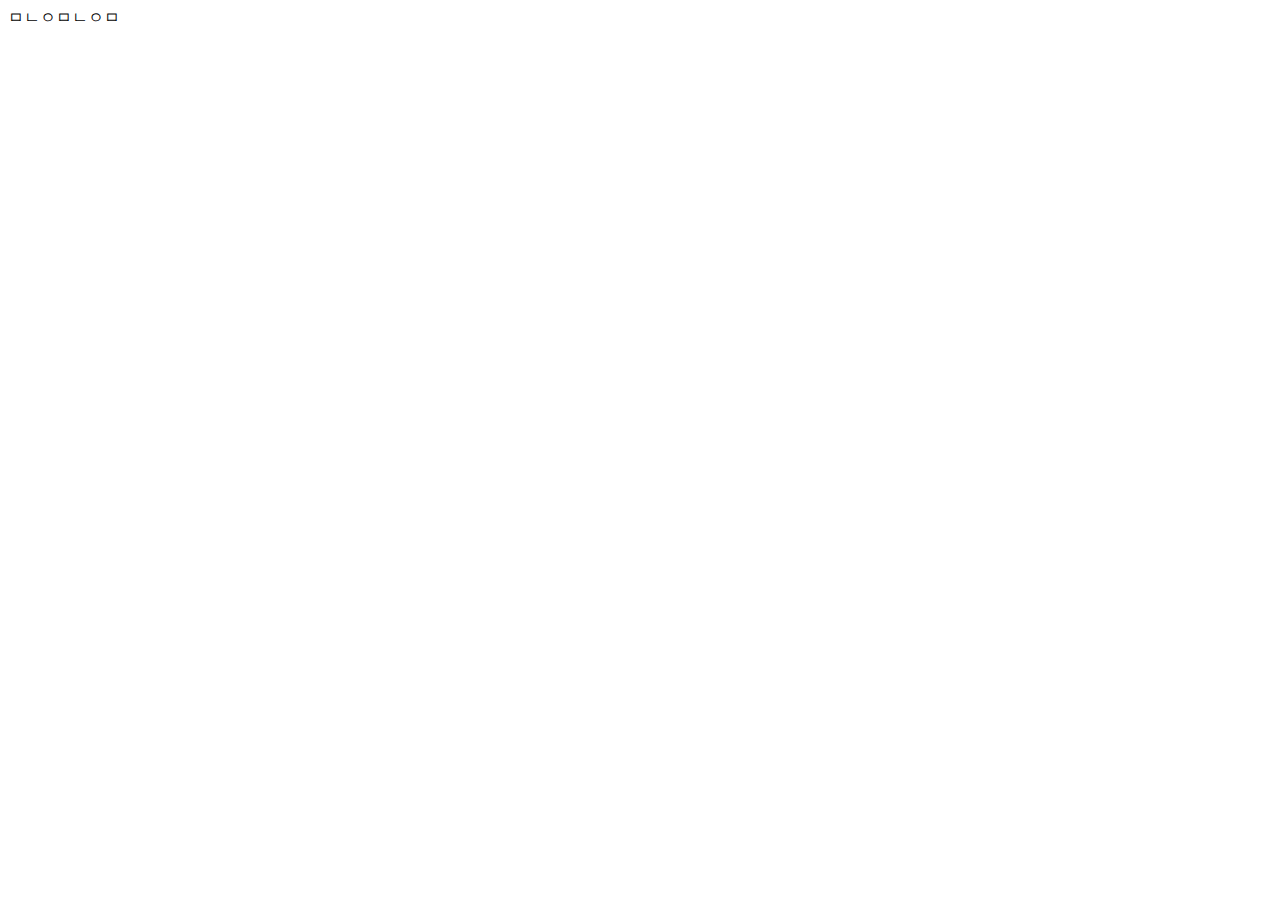
==== citys/busan.html @ f82dd3b8 "221013 1900i commit before merge" ====
<!DOCTYPE html>
<html lang="en">
<head>
    <meta charset="UTF-8">
    <title>제목</title>
    <!-- Google Fonts -->
    <link rel="preconnect" href="https://fonts.googleapis.com">
    <link rel="preconnect" href="https://fonts.gstatic.com" crossorigin>
    <link href="https://fonts.googleapis.com/css2?family=Noto+Sans+KR:wght@300&display=swap" rel="stylesheet">
    <!-- JQuery  -->
    <script src="https://code.jquery.com/jquery-1.12.4.min.js"></script>
    <!-- Reset css -->
    <link rel="stylesheet" href="https://cdn.jsdelivr.net/npm/reset-css@5.0.1/reset.min.css">
    <!-- main css -->
    <link rel="stylesheet" href="../css/mainIframe.css">
    <!-- main js -->
    <script type="text/javascript" src="../js/mainIframe.js"></script>
</head>
<body>
    <section id="mainSection">
        ㅁㄴㅇㅁㄴㅇㅁ
    </section>
</body>
</html>
---- css/mainIframe.css ----
#mainBanner {
    /* position: absolute; */
}

#placeImages {
    width: 232px;
    height: 154.66px;
}
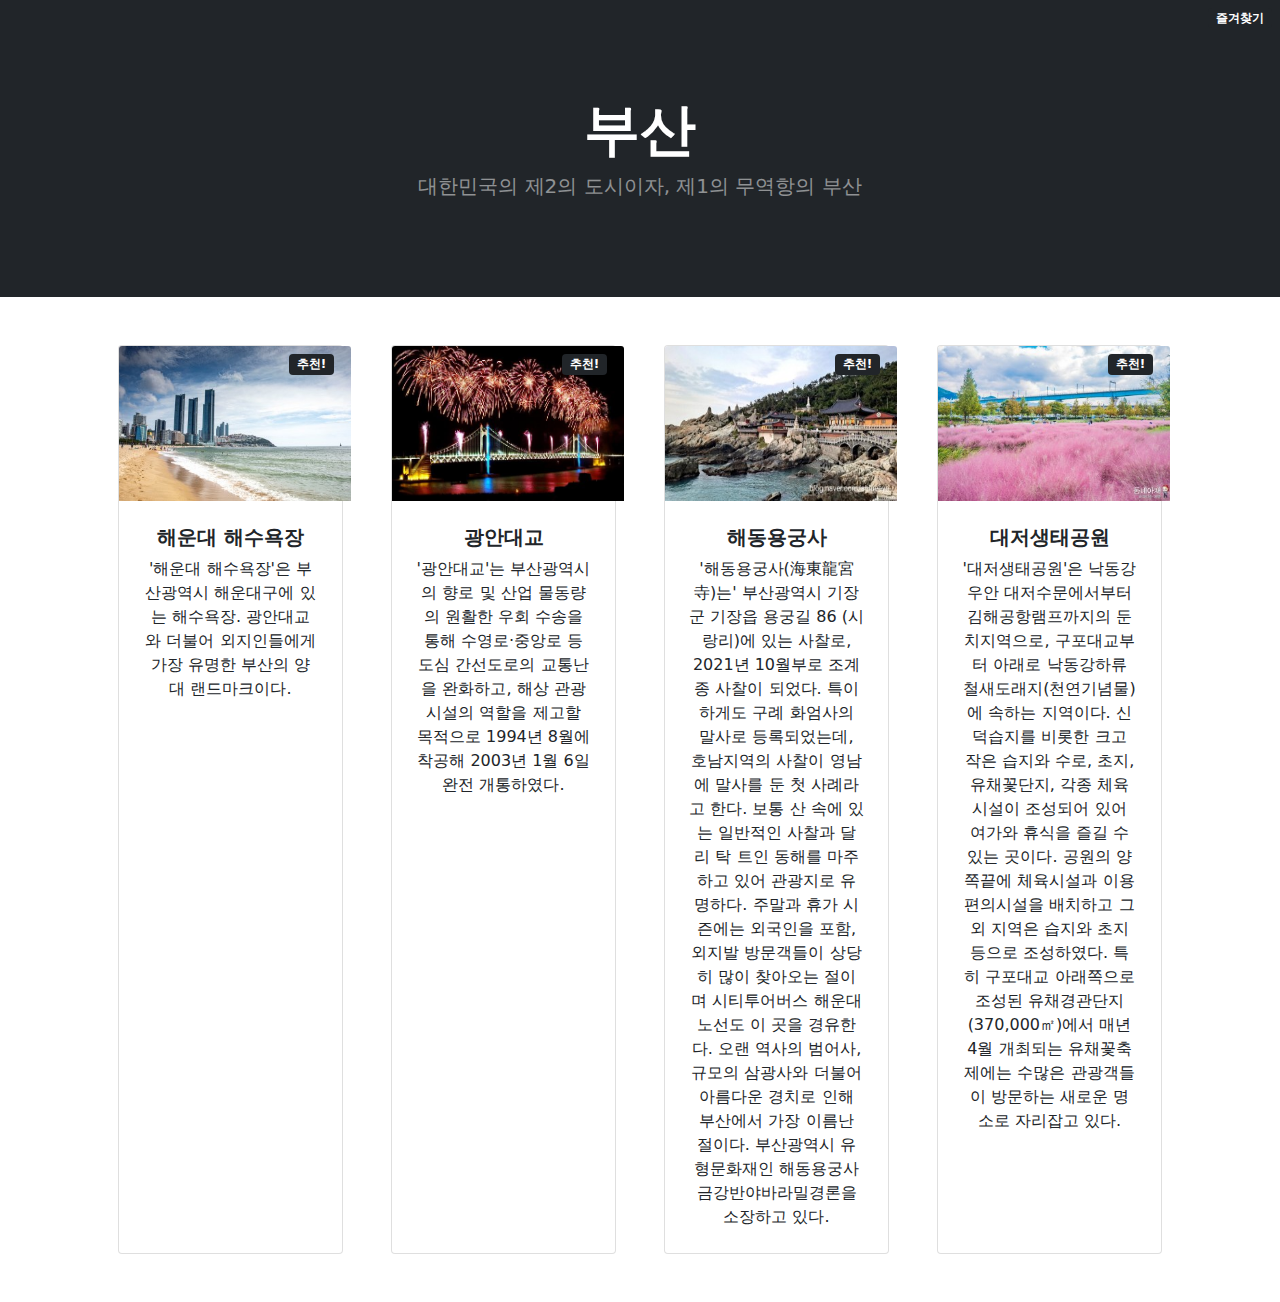
==== commit 18690b56: "AnJinHyuck Folder deleted, update files" ====
--- a/citys/busan.html
+++ b/citys/busan.html
@@ -1,24 +1,115 @@
 <!DOCTYPE html>
-<html lang="en">
-<head>
-    <meta charset="UTF-8">
-    <title>제목</title>
-    <!-- Google Fonts -->
-    <link rel="preconnect" href="https://fonts.googleapis.com">
-    <link rel="preconnect" href="https://fonts.gstatic.com" crossorigin>
-    <link href="https://fonts.googleapis.com/css2?family=Noto+Sans+KR:wght@300&display=swap" rel="stylesheet">
-    <!-- JQuery  -->
-    <script src="https://code.jquery.com/jquery-1.12.4.min.js"></script>
-    <!-- Reset css -->
-    <link rel="stylesheet" href="https://cdn.jsdelivr.net/npm/reset-css@5.0.1/reset.min.css">
-    <!-- main css -->
-    <link rel="stylesheet" href="../css/mainIframe.css">
-    <!-- main js -->
-    <script type="text/javascript" src="../js/mainIframe.js"></script>
-</head>
-<body>
-    <section id="mainSection">
-        ㅁㄴㅇㅁㄴㅇㅁ
-    </section>
-</body>
+<html lang="kr">
+    <head>
+        <meta charset="utf-8" />
+        <meta name="viewport" content="width=device-width, initial-scale=1, shrink-to-fit=no" />
+        <meta name="description" content="" />
+        <meta name="author" content="" />
+        <title>Shop Homepage - Start Bootstrap Template</title>
+        <!-- Jquery -->
+        <script src="https://code.jquery.com/jquery-1.12.4.min.js"></script>
+        <!-- Favicon-->
+        <link rel="icon" type="image/x-icon" href="assets/favicon.ico" />
+        <!-- Bootstrap icons-->
+        <link href="https://cdn.jsdelivr.net/npm/bootstrap-icons@1.5.0/font/bootstrap-icons.css" rel="stylesheet" />
+        <!-- Core theme CSS (includes Bootstrap)-->
+        <link href="../css/styles.css" rel="stylesheet" />
+        <link href="../css/mainIframe.css" rel="stylesheet" />
+        <script type="text/javascript" src="../js/mainIframe.js"></script>
+    </head>
+    <body>
+        <!-- Header-->
+        <header class="bg-dark py-5">
+            <div class="container px-4 px-lg-5 my-5">
+                <div id="bookMark" class="badge bg-dark text-white position-absolute" style="cursor: pointer; top: 0.5rem; right: 0.5rem">즐겨찾기</div>
+                <form>
+                    <input type="hidden" name="link" value="./citys/busan.html">
+                    <input type="hidden" name="cityNameKr" value="부산">
+                    <input type="hidden" name="cityNameEn" value="busan">
+                </form>
+                <div class="text-center text-white">
+                    <h1 class="display-4 fw-bolder">부산</h1>
+                    <p class="lead fw-normal text-white-50 mb-0">대한민국의 제2의 도시이자, 제1의 무역항의 부산</p>
+                </div>
+            </div>
+        </header>
+        <!-- Section-->
+        <section class="">
+            <div class="container px-4 px-lg-5 mt-5">
+                <div class="row gx-4 gx-lg-5 row-cols-2 row-cols-md-3 row-cols-xl-4 justify-content-center">
+                    <div class="col mb-5">
+                        <div class="card h-100">
+                            <!-- 추천 뱃지 -->
+                            <div class="badge bg-dark text-white position-absolute" style="top: 0.5rem; right: 0.5rem">추천!</div>
+                            <!-- 장소 이미지 -->
+                            <img id="placeImages" class="card-img-top" src="../img/busan/hae.jpg" alt="해운대 해수욕장" />
+                            <!-- 장소 디테일 -->
+                            <div class="card-body p-4">
+                                <div class="text-center">
+                                    <!-- 장소 이름 -->
+                                    <h5 class="fw-bolder">해운대 해수욕장</h5>
+                                    <!-- 장소 설명 -->
+                                    '해운대 해수욕장'은 부산광역시 해운대구에 있는 해수욕장. 광안대교와 더불어 외지인들에게 가장 유명한 부산의 양대 랜드마크이다.
+                                </div>
+                            </div>
+                        </div>
+                    </div>
+                    <div class="col mb-5">
+                        <div class="card h-100">
+                            <!-- 추천 뱃지 -->
+                            <div class="badge bg-dark text-white position-absolute" style="top: 0.5rem; right: 0.5rem">추천!</div>
+                            <!-- 장소 이미지 -->
+                            <img id="placeImages" class="card-img-top" src="../img/busan/gwangan.jpg" alt="광안대교" />
+                            <!-- 장소 디테일 -->
+                            <div class="card-body p-4">
+                                <div class="text-center">
+                                    <!-- 장소 이름 -->
+                                    <h5 class="fw-bolder">광안대교</h5>
+                                    <!-- 장소 설명 -->
+                                    '광안대교'는 부산광역시의 향로 및 산업 물동량의 원활한 우회 수송을 통해 수영로·중앙로 등 도심 간선도로의 교통난을 완화하고, 해상 관광 시설의 역할을 제고할 목적으로 1994년 8월에 착공해 2003년 1월 6일 완전 개통하였다.
+                                </div>
+                            </div>
+                        </div>
+                    </div>
+                    <div class="col mb-5">
+                        <div class="card h-100">
+                            <!-- 추천 뱃지 -->
+                            <div class="badge bg-dark text-white position-absolute" style="top: 0.5rem; right: 0.5rem">추천!</div>
+                            <!-- 장소 이미지 -->
+                            <img id="placeImages" class="card-img-top" src="../img/busan/haedong.jpg" alt="해동용궁사" />
+                            <!-- 장소 디테일 -->
+                            <div class="card-body p-4">
+                                <div class="text-center">
+                                    <!-- 장소 이름 -->
+                                    <h5 class="fw-bolder">해동용궁사</h5>
+                                    <!-- 장소 설명 -->
+                                    '해동용궁사(海東龍宮寺)는' 부산광역시 기장군 기장읍 용궁길 86 (시랑리)에 있는 사찰로, 2021년 10월부로 조계종 사찰이 되었다. 특이하게도 구례 화엄사의 말사로 등록되었는데, 호남지역의 사찰이 영남에 말사를 둔 첫 사례라고 한다.
+                                    보통 산 속에 있는 일반적인 사찰과 달리 탁 트인 동해를 마주하고 있어 관광지로 유명하다. 주말과 휴가 시즌에는 외국인을 포함, 외지발 방문객들이 상당히 많이 찾아오는 절이며 시티투어버스 해운대 노선도 이 곳을 경유한다. 오랜 역사의 범어사, 규모의 삼광사와 더불어 아름다운 경치로 인해 부산에서 가장 이름난 절이다.
+                                    부산광역시 유형문화재인 해동용궁사 금강반야바라밀경론을 소장하고 있다.
+                                </div>
+                            </div>
+                        </div>
+                    </div>
+                    <div class="col mb-5">
+                        <div class="card h-100">
+                            <!-- 추천 뱃지 -->
+                            <div class="badge bg-dark text-white position-absolute" style="top: 0.5rem; right: 0.5rem">추천!</div>
+                            <!-- 장소 이미지 -->
+                            <img id="placeImages" class="card-img-top" src="../img/busan/sangtae.jpg" alt="대저생태공원" />
+                            <!-- 장소 디테일 -->
+                            <div class="card-body p-4">
+                                <div class="text-center">
+                                    <!-- 장소 이름 -->
+                                    <h5 class="fw-bolder">대저생태공원</h5>
+                                    <!-- 장소 설명 -->
+                                    '대저생태공원'은 낙동강 우안 대저수문에서부터 김해공항램프까지의 둔치지역으로, 구포대교부터 아래로 낙동강하류 철새도래지(천연기념물)에 속하는 지역이다. 신덕습지를 비롯한 크고 작은 습지와 수로, 초지, 유채꽃단지, 각종 체육시설이 조성되어 있어 여가와 휴식을 즐길 수 있는 곳이다. 공원의 양쪽끝에 체육시설과 이용편의시설을 배치하고 그 외 지역은 습지와 초지 등으로 조성하였다. 특히 구포대교 아래쪽으로 조성된 유채경관단지(370,000㎡)에서 매년 4월 개최되는 유채꽃축제에는 수많은 관광객들이 방문하는 새로운 명소로 자리잡고 있다.
+                                </div>
+                            </div>
+                        </div>
+                    </div>
+                   
+                </div>
+            </div>
+        </section>
+    </body>
 </html>